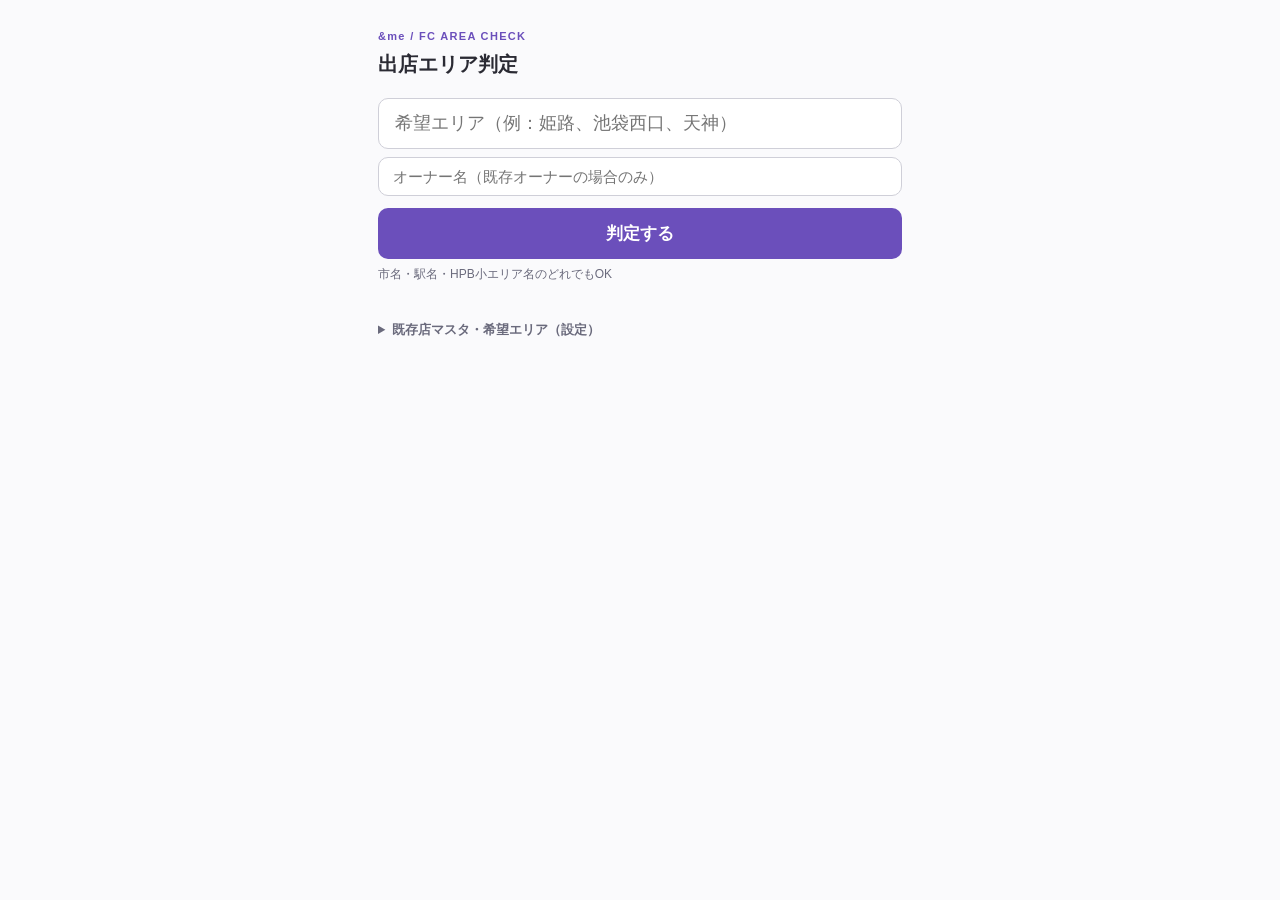
==== fc-area-check/index.html @ 7dea8219 "&me FC 出店エリア判定ツールをGitHub Pagesで公開 Co-Authored-By: Claude Fable 5.1 <noreply@anthropic.com> Claude-Se" ====
<!DOCTYPE html>
<html lang="ja">
<head>
<meta charset="utf-8">
<meta name="viewport" content="width=device-width, initial-scale=1">
<title>&me FC 出店エリア判定ツール</title>
<style>
  :root { --p:#6b4fbb; --pl:#ede8f7; --txt:#2a2a33; --sub:#6a6a7c; --line:#e4e4ea; }
  * { box-sizing:border-box; }
  body { margin:0; font-family:"Noto Sans JP","Hiragino Sans","Yu Gothic",sans-serif; color:var(--txt); background:#fafafc; font-size:16px; line-height:1.6; }
  main { max-width:560px; margin:0 auto; padding:28px 18px; }
  .k { color:var(--p); font-size:11px; font-weight:700; letter-spacing:.12em; }
  h1 { margin:2px 0 18px; font-size:20px; font-weight:900; }
  input { width:100%; border:1px solid #cfcfd8; border-radius:10px; padding:14px 16px; font-size:18px; font-family:inherit; background:#fff; }
  input.small { font-size:15px; padding:10px 14px; margin-top:8px; }
  .btn { border:none; background:var(--p); color:#fff; font-weight:700; font-size:17px; padding:14px; border-radius:10px; cursor:pointer; width:100%; margin-top:12px; }
  .hint { font-size:12px; color:var(--sub); margin-top:6px; }
  #result { display:none; margin-top:18px; }
  .verdict { border-radius:12px; padding:18px; }
  .verdict .big { font-size:28px; font-weight:900; line-height:1.3; }
  .verdict .why { font-size:15px; margin-top:6px; }
  .ok { background:#e3f3e6; color:#1f6a2e; }
  .c  { background:#fdf0d6; color:#8a5d0e; }
  .ng { background:#fbe3e3; color:#9e2f2f; }
  .ex { background:var(--pl); color:#4a2f98; }
  .rel { margin-top:12px; font-size:14px; background:#fff; border:1px solid var(--line); border-radius:10px; padding:12px 14px; }
  .rel b { display:block; font-size:12px; color:var(--sub); margin-bottom:4px; }
  .foot { font-size:12px; color:var(--sub); margin-top:14px; }
  details { margin-top:36px; font-size:13px; color:var(--sub); }
  summary { cursor:pointer; font-weight:700; }
  textarea { width:100%; border:1px solid #cfcfd8; border-radius:8px; padding:10px; font-size:13px; font-family:ui-monospace,Menlo,monospace; min-height:160px; margin-top:8px; }
  .sbtn { border:1px solid var(--p); background:#fff; color:var(--p); font-weight:700; font-size:13px; padding:7px 12px; border-radius:8px; cursor:pointer; margin:8px 6px 0 0; }
  .toast { position:fixed; bottom:18px; left:50%; transform:translateX(-50%); background:#2a2a33; color:#fff; padding:8px 16px; border-radius:999px; font-size:13px; opacity:0; transition:.2s; pointer-events:none; }
  .toast.show { opacity:1; }
</style>
</head>
<body>
<main>
  <div class="k">&amp;me / FC AREA CHECK</div>
  <h1>出店エリア判定</h1>

  <input id="q" placeholder="希望エリア（例：姫路、池袋西口、天神）" autocomplete="off">
  <input id="owner" class="small" placeholder="オーナー名（既存オーナーの場合のみ）" autocomplete="off">
  <button class="btn" onclick="judge()">判定する</button>
  <div class="hint">市名・駅名・HPB小エリア名のどれでもOK</div>

  <div id="result">
    <div id="verdict" class="verdict"></div>
    <div id="rel"></div>
    <div class="foot">※方針v3に基づく仮判定。最終判断は本部・既存オーナー・希望オーナーの相談で決めます。</div>
  </div>

  <details>
    <summary>既存店マスタ・希望エリア（設定）</summary>
    <div class="hint" style="margin-top:8px">既存店：店名, 法人, 都道府県, 市区町村, HPB中エリア, HPB小エリア, 駅, 都心(1/0), 状態</div>
    <textarea id="csv"></textarea>
    <div class="hint" style="margin-top:12px">各法人の希望エリア：法人, 希望順位, 都道府県, 駅・エリア</div>
    <textarea id="wish" style="min-height:120px"></textarea>
    <button class="sbtn" onclick="save()">保存</button>
    <button class="sbtn" onclick="reset()">初期データに戻す</button>
    <span class="hint" id="info"></span>
    <div class="hint" style="margin-top:8px">出典：&me_出店希望エリア（2026.10.31時点）。HPB中・小エリア列は未入力。入れると都心部の判定がより細かくなります。</div>
  </details>
</main>
<div class="toast" id="toast"></div>

<script>
const SAMPLE = `# 店名, 法人, 都道府県, 市区町村, HPB中エリア, HPB小エリア, 駅, 都心(1/0), 状態
池袋店, ミレボ, 東京都, 豊島区, , , 池袋, 1, 出店済
恵比寿店, ハリカ, 東京都, 渋谷区, , , 恵比寿, 1, 出店済
吉祥寺店, コシキ, 東京都, 武蔵野市, , , 吉祥寺, 0, 出店済
錦糸町店, ミレボ, 東京都, 墨田区, , , 錦糸町, 1, 出店確定
横浜店, ミレボ, 神奈川県, 横浜市西区, , , 横浜, 1, 出店済
所沢店, コシキ, 埼玉県, 所沢市, , , 所沢, 0, 出店済
高崎店, コシキ, 群馬県, 高崎市, , , 高崎, 0, 出店済
千葉店, コシキ, 千葉県, 千葉市中央区, , , 千葉, 0, 出店確定
名駅店, ミレボ, 愛知県, 名古屋市中村区, , , 名古屋, 1, 出店済
名古屋伏見店, パティーナ, 愛知県, 名古屋市中区, , , 伏見, 1, 出店済
一宮店, 伊藤, 愛知県, 一宮市, , , 一宮, 0, 出店確定
梅田店, ハリカ, 大阪府, 大阪市北区, , , 梅田, 1, 出店済
心斎橋店, リアー, 大阪府, 大阪市中央区, , , 心斎橋, 1, 出店済
天王寺店, 直営, 大阪府, 大阪市天王寺区, , , 天王寺, 1, 出店済
中百舌鳥店, リアー, 大阪府, 堺市北区, , , 中百舌鳥, 0, 出店済
西宮北口店, 金本, 兵庫県, 西宮市, , , 西宮北口, 0, 出店済
神戸元町店, コシキ, 兵庫県, 神戸市中央区, , , 元町, 1, 出店済
塚口店, 金本, 兵庫県, 尼崎市, , , 塚口, 0, 出店確定
姫路店, 直営, 兵庫県, 姫路市, , , 姫路, 0, 出店済
加古川店, 直営, 兵庫県, 加古川市, , , 加古川, 0, 出店済
和歌山店, リアー, 和歌山県, 和歌山市, , , 和歌山, 0, 出店済
岡山店, 直営, 岡山県, 岡山市北区, , , 岡山, 0, 出店済
米子店, 直営, 鳥取県, 米子市, , , 米子, 0, 出店済
高松店, 直営, 香川県, 高松市, , , 高松, 0, 出店確定
博多駅筑紫口店, 直営, 福岡県, 福岡市博多区, , , 博多, 1, 出店済
博多駅博多口店, ミレボ, 福岡県, 福岡市博多区, , , 博多, 1, 出店確定
福岡天神店, リアー, 福岡県, 福岡市中央区, , , 天神, 1, 出店済
小倉店, ミレボ, 福岡県, 北九州市小倉北区, , , 小倉, 0, 出店済
鹿児島中山店, パティーナ, 鹿児島県, 鹿児島市, , , 中山, 0, 出店済
鹿児島天文館店, パティーナ, 鹿児島県, 鹿児島市, , , 天文館, 0, 出店済
那覇店, コシキ, 沖縄県, 那覇市, , , 那覇, 0, 出店確定`;
const SAMPLE_WISH = `# 法人, 希望順位, 都道府県, 駅・エリア
ミレボ, 1, 東京都, 錦糸町
ミレボ, 2, 東京都, 新宿
ミレボ, 3, 熊本県, 上通り
ミレボ, 4, 長崎県, 浜ノ町
ミレボ, 10, 鹿児島県, 鹿児島中央
コシキ, 1, 神奈川県, 茅ヶ崎
コシキ, 2, 神奈川県, 横浜
コシキ, 3, 神奈川県, 日吉
コシキ, 4, 大阪府, 梅田
コシキ, 5, 大阪府, 心斎橋
コシキ, 6, 沖縄県, 那覇
コシキ, 7, 東京都, 池袋
リアー, 1, 京都府, 四条烏丸・京都河原町
リアー, 2, 北海道, 札幌・大通
リアー, 3, 奈良県, 大和西大寺`;

function ls(k,d){ try{ return localStorage.getItem(k) ?? d; }catch(e){ return d; } }
function lsSet(k,v){ try{ localStorage.setItem(k,v); }catch(e){} }
function toast(m){ const t=document.getElementById('toast'); t.textContent=m; t.classList.add('show'); setTimeout(()=>t.classList.remove('show'),1500); }
function n(s){ return (s||'').replace(/[\s　]/g,'').replace(/[Ａ-Ｚａ-ｚ０-９]/g,c=>String.fromCharCode(c.charCodeAt(0)-0xFEE0)).toLowerCase(); }
const ALIAS={'名駅':'名古屋','三ノ宮':'三宮','神戸三宮':'三宮','鹿児島天文館':'天文館','福岡天神':'天神','神戸元町':'元町','大阪梅田':'梅田'};
function core(s){ let x=n(s); for(const k in ALIAS) if(x.startsWith(n(k))) x=x.replace(n(k),n(ALIAS[k])); return x.replace(/駅$/,'').replace(/(東口|西口|南口|北口|周辺|エリア)/g,''); }
function cityCore(s){ return n(s).replace(/(市|区|町|村).*$/,''); }

function parse(t){ return t.split('\n').map(l=>l.trim()).filter(l=>l&&!l.startsWith('#')).map(l=>{ const c=l.split(/[,，]/).map(x=>x.trim());
  return {name:c[0]||'',owner:c[1]||'',pref:c[2]||'',city:c[3]||'',mid:c[4]||'',small:c[5]||'',st:c[6]||'',urban:c[7]==='1',status:c[8]||''}; }).filter(s=>s.name); }
function parseWish(t){ return t.split('\n').map(l=>l.trim()).filter(l=>l&&!l.startsWith('#')).map(l=>{ const c=l.split(/[,，]/).map(x=>x.trim());
  return {owner:c[0]||'',rank:c[1]||'',pref:c[2]||'',area:c[3]||''}; }).filter(w=>w.owner&&w.area); }
function load(){ document.getElementById('csv').value=ls('andme_stores3',SAMPLE); document.getElementById('wish').value=ls('andme_wish1',SAMPLE_WISH); info(); }
function save(){ lsSet('andme_stores3',document.getElementById('csv').value); lsSet('andme_wish1',document.getElementById('wish').value); info(); toast('保存しました'); }
function reset(){ document.getElementById('csv').value=SAMPLE; document.getElementById('wish').value=SAMPLE_WISH; save(); }
function info(){ document.getElementById('info').textContent=parse(document.getElementById('csv').value).length+' 店舗 / 希望 '+parseWish(document.getElementById('wish').value).length+' 件'; }

function judge(){
  const q=document.getElementById('q').value.trim(), owner=document.getElementById('owner').value.trim();
  if(!q){ toast('希望エリアを入れてください'); return; }
  const qc=core(q), qcity=cityCore(q), all=parse(document.getElementById('csv').value);
  const same=(a,b)=>a&&b&&a===b;
  let v,cls,why,rel=[];

  // 神戸 中央区例外
  if(/三宮|三ノ宮|元町|神戸市中央区/.test(q)){
    rel=all.filter(s=>n(s.city).includes('神戸市中央区'));
    if(!rel.length){ v='原則OK'; cls='ok'; why='三宮・元町に既存店がありません。'; }
    else if(rel.some(s=>same(n(s.owner),n(owner)))){ v='追加出店OK'; cls='ok'; why='三宮・元町は同一オーナーなら追加出店可。'; }
    else { v='同一オーナーのみ'; cls='ex'; why='三宮・元町は本部指定の例外。別オーナーの出店は認めていません。'; }
  } else {
    const hitSmall=all.filter(s=>same(n(s.small),n(q))||same(core(s.small),qc));
    const hitSt=all.filter(s=>!hitSmall.includes(s)&&(same(core(s.st),qc)||same(core(s.small),qc)));
    const hitMid=all.filter(s=>!hitSmall.includes(s)&&!hitSt.includes(s)&&(same(n(s.mid),n(q))||same(core(s.mid),qc)));
    const hitCity=all.filter(s=>{ const cc=cityCore(s.city); return same(cc,qcity)||(cc.length>=2&&n(q).startsWith(cc)); });
    const urbanHit=[...hitSmall,...hitSt,...hitMid].some(s=>s.urban)||hitCity.some(s=>s.urban);

    if(!urbanHit){ // 地方店は駅名・エリア名ヒットも「同じ市」として扱う
      for(const s of [...hitSmall,...hitSt,...hitMid]) if(!hitCity.includes(s)) hitCity.push(s);
    }
    if(urbanHit){ // 都心ロジック
      if(hitSmall.length){ v='既存オーナー＆本部相談'; cls='c'; rel=hitSmall; why='同じHPB小エリアに既存店があります。既存店が十分に回っていれば出店可。'; }
      else if(hitSt.length){ v='既存オーナー＆本部相談'; cls='c'; rel=hitSt; why='小エリアは別ですが同じ駅名の既存店があります。中エリア検索で同じ結果に並ぶため、既存オーナーと本部で相談してから決めます。'; }
      else if(hitMid.length){ v='原則OK'; cls='ok'; rel=hitMid; why='同じ中エリアに既存店はありますが、小エリア・駅が異なります。'; }
      else { v='原則OK'; cls='ok'; rel=hitCity; why='都心部です。同じ中・小エリアに既存店はありません。'; }
    } else { // 地方ロジック
      rel=hitCity;
      if(!hitCity.length){ v='原則OK'; cls='ok'; why='この市に既存店がありません。'; }
      else if(hitCity.some(s=>same(n(s.owner),n(owner)))){ v='追加出店OK'; cls='ok'; why='同一オーナーの市内追加出店は可（本部承認）。'; }
      else { v='原則NG'; cls='ng'; why='地方は1市1オーナー。同じ市に別オーナーの既存店があります。既存オーナーが了承すれば相談可。'; }
    }
  }
  const vd=document.getElementById('verdict'); vd.className='verdict '+cls;
  vd.innerHTML=`<div class="big">${v}</div><div class="why">${why}</div>`;
  document.getElementById('rel').innerHTML = rel.length ? `<div class="rel"><b>相談相手になる既存店</b>${rel.map(s=>`${s.name}（${s.owner}${s.status&&s.status!=='出店済'?'・'+s.status:''}）`).join('<br>')}</div>` : '';
  // 他法人の希望とバッティング
  const wishes=parseWish(document.getElementById('wish').value).filter(w=>w.owner!==owner&&(same(core(w.area),qc)||w.area.includes(q)||q.includes(w.area)));
  if(wishes.length){ document.getElementById('rel').innerHTML+=`<div class="rel"><b>このエリアを希望している他法人</b>${wishes.map(w=>`${w.owner}（第${w.rank}希望）`).join('<br>')}</div>`; }
  document.getElementById('result').style.display='block';
}
document.getElementById('q').addEventListener('keydown',e=>{ if(e.key==='Enter') judge(); });
load();
</script>
</body>
</html>
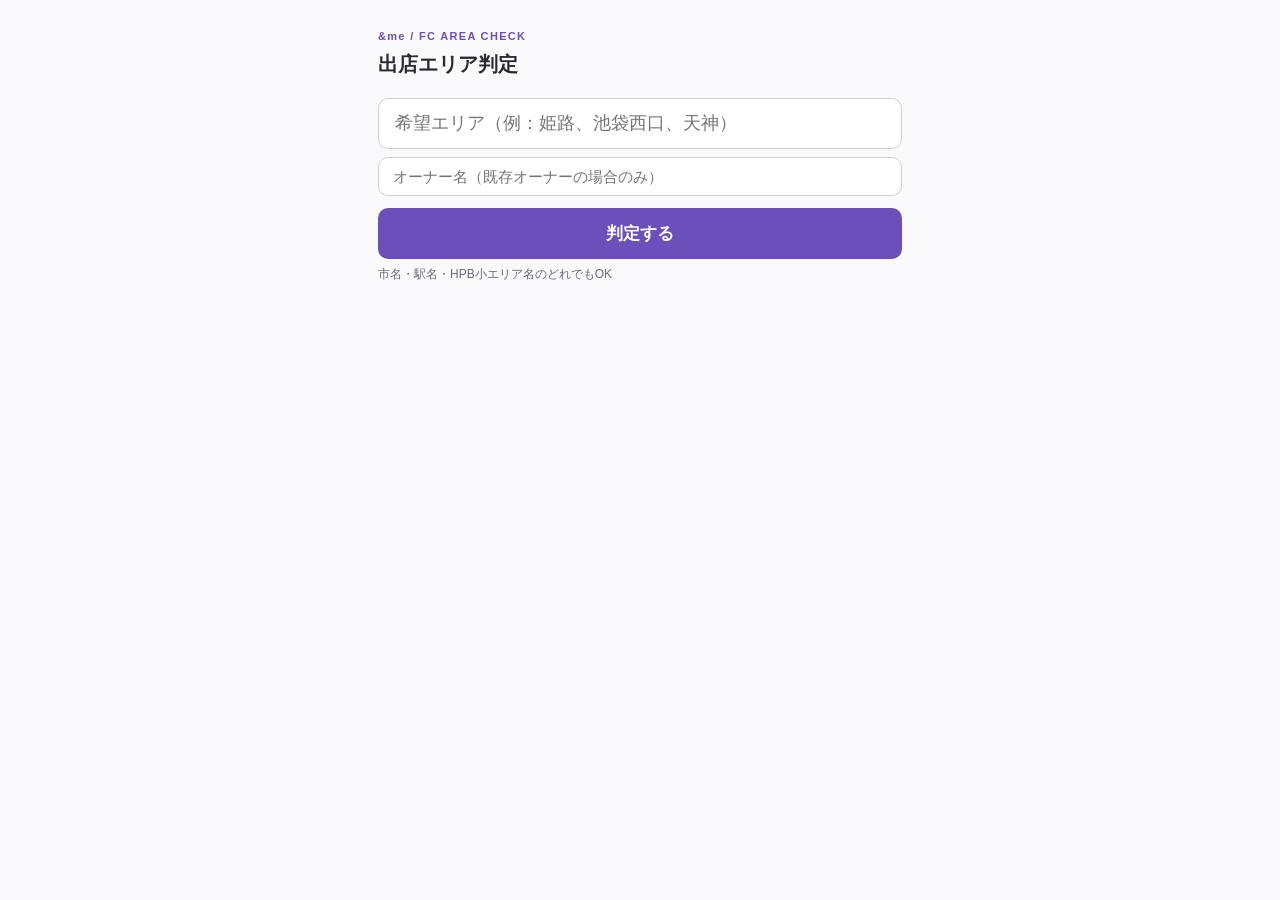
==== commit 8fa7065a: "設定欄を #admin 付きURLのときだけ表示 Co-Authored-By: Claude Fable 5.1 <noreply@anthropic.com> Claude-Session: ht" ====
--- a/fc-area-check/index.html
+++ b/fc-area-check/index.html
@@ -50,7 +50,7 @@
     <div class="foot">※方針v3に基づく仮判定。最終判断は本部・既存オーナー・希望オーナーの相談で決めます。</div>
   </div>
 
-  <details>
+  <details id="admin" style="display:none">
     <summary>既存店マスタ・希望エリア（設定）</summary>
     <div class="hint" style="margin-top:8px">既存店：店名, 法人, 都道府県, 市区町村, HPB中エリア, HPB小エリア, 駅, 都心(1/0), 状態</div>
     <textarea id="csv"></textarea>
@@ -59,28 +59,32 @@
     <button class="sbtn" onclick="save()">保存</button>
     <button class="sbtn" onclick="reset()">初期データに戻す</button>
     <span class="hint" id="info"></span>
-    <div class="hint" style="margin-top:8px">出典：&me_出店希望エリア（2026.10.31時点）。HPB中・小エリア列は未入力。入れると都心部の判定がより細かくなります。</div>
+    <div class="hint" style="margin-top:8px">出典：&me_出店希望エリア（2026.11.3時点）。HPB中・小エリア列は未入力。入れると都心部の判定がより細かくなります。</div>
   </details>
 </main>
 <div class="toast" id="toast"></div>
 
 <script>
 const SAMPLE = `# 店名, 法人, 都道府県, 市区町村, HPB中エリア, HPB小エリア, 駅, 都心(1/0), 状態
-池袋店, ミレボ, 東京都, 豊島区, , , 池袋, 1, 出店済
-恵比寿店, ハリカ, 東京都, 渋谷区, , , 恵比寿, 1, 出店済
+池袋店, ミレボ, 東京都, 豊島区, 池袋・目白, , 池袋, 1, 出店済
+恵比寿店, ハリカ, 東京都, 渋谷区, 恵比寿・代官山・中目黒・広尾・麻布・六本木, , 恵比寿, 1, 出店済
 吉祥寺店, コシキ, 東京都, 武蔵野市, , , 吉祥寺, 0, 出店済
 錦糸町店, ミレボ, 東京都, 墨田区, , , 錦糸町, 1, 出店確定
 横浜店, ミレボ, 神奈川県, 横浜市西区, , , 横浜, 1, 出店済
+茅ヶ崎店, コシキFC, 神奈川県, 茅ヶ崎市, , , 茅ヶ崎, 0, 出店確定
 所沢店, コシキ, 埼玉県, 所沢市, , , 所沢, 0, 出店済
 高崎店, コシキ, 群馬県, 高崎市, , , 高崎, 0, 出店済
 千葉店, コシキ, 千葉県, 千葉市中央区, , , 千葉, 0, 出店確定
 名駅店, ミレボ, 愛知県, 名古屋市中村区, , , 名古屋, 1, 出店済
 名古屋伏見店, パティーナ, 愛知県, 名古屋市中区, , , 伏見, 1, 出店済
-一宮店, 伊藤, 愛知県, 一宮市, , , 一宮, 0, 出店確定
-梅田店, ハリカ, 大阪府, 大阪市北区, , , 梅田, 1, 出店済
-心斎橋店, リアー, 大阪府, 大阪市中央区, , , 心斎橋, 1, 出店済
-天王寺店, 直営, 大阪府, 大阪市天王寺区, , , 天王寺, 1, 出店済
+一宮店, 伊藤, 愛知県, 一宮市, , , 一宮, 0, 出店済
+大阪梅田店, ハリカ, 大阪府, 大阪市北区, 梅田・京橋・福島・本町, 梅田・西梅田, 梅田, 1, 出店済
+梅田堂山店, コシキFC, 大阪府, 大阪市北区, 梅田・京橋・福島・本町, 芝田・茶屋町・中崎町, 梅田, 1, 出店確定
+心斎橋店, リアー, 大阪府, 大阪市中央区, 心斎橋・難波・天王寺, , 心斎橋, 1, 出店済
+天王寺店, 直営, 大阪府, 大阪市天王寺区, 心斎橋・難波・天王寺, , 天王寺, 1, 出店済
 中百舌鳥店, リアー, 大阪府, 堺市北区, , , 中百舌鳥, 0, 出店済
+高槻店, エン, 大阪府, 高槻市, 茨木・高槻, , 高槻, 0, 出店済
+豊中店, エン, 大阪府, 豊中市, , , 豊中, 0, 出店確定
 西宮北口店, 金本, 兵庫県, 西宮市, , , 西宮北口, 0, 出店済
 神戸元町店, コシキ, 兵庫県, 神戸市中央区, , , 元町, 1, 出店済
 塚口店, 金本, 兵庫県, 尼崎市, , , 塚口, 0, 出店確定
@@ -90,9 +94,10 @@
 岡山店, 直営, 岡山県, 岡山市北区, , , 岡山, 0, 出店済
 米子店, 直営, 鳥取県, 米子市, , , 米子, 0, 出店済
 高松店, 直営, 香川県, 高松市, , , 高松, 0, 出店確定
-博多駅筑紫口店, 直営, 福岡県, 福岡市博多区, , , 博多, 1, 出店済
-博多駅博多口店, ミレボ, 福岡県, 福岡市博多区, , , 博多, 1, 出店確定
-福岡天神店, リアー, 福岡県, 福岡市中央区, , , 天神, 1, 出店済
+高知店, コシキFC, 高知県, 高知市, , , 高知, 0, 出店確定
+博多駅筑紫口店, 直営, 福岡県, 福岡市博多区, 福岡, 博多駅周辺, 博多, 1, 出店済
+博多駅博多口店, ミレボ, 福岡県, 福岡市博多区, 福岡, 博多駅周辺, 博多, 1, 出店確定
+福岡天神店, リアー, 福岡県, 福岡市中央区, 福岡, 天神・大名, 天神, 1, 出店済
 小倉店, ミレボ, 福岡県, 北九州市小倉北区, , , 小倉, 0, 出店済
 鹿児島中山店, パティーナ, 鹿児島県, 鹿児島市, , , 中山, 0, 出店済
 鹿児島天文館店, パティーナ, 鹿児島県, 鹿児島市, , , 天文館, 0, 出店済
@@ -120,6 +125,10 @@
 function n(s){ return (s||'').replace(/[\s　]/g,'').replace(/[Ａ-Ｚａ-ｚ０-９]/g,c=>String.fromCharCode(c.charCodeAt(0)-0xFEE0)).toLowerCase(); }
 const ALIAS={'名駅':'名古屋','三ノ宮':'三宮','神戸三宮':'三宮','鹿児島天文館':'天文館','福岡天神':'天神','神戸元町':'元町','大阪梅田':'梅田'};
 function core(s){ let x=n(s); for(const k in ALIAS) if(x.startsWith(n(k))) x=x.replace(n(k),n(ALIAS[k])); return x.replace(/駅$/,'').replace(/(東口|西口|南口|北口|周辺|エリア)/g,''); }
+
+// 小エリア名 → 最寄り駅（同じ駅圏の判定に使う）。小エリア名そのもの、または「・」区切りの一部で一致
+const SMALL_STATION={'梅田・西梅田':'梅田','芝田・茶屋町・中崎町':'梅田','東口・サンシャイン方面':'池袋','西口・北口・目白':'池袋','東口・新宿御苑':'新宿','南口・代々木':'新宿','高田馬場・新大久保':'高田馬場','博多駅周辺':'博多','天神・大名':'天神','今泉・警固・薬院':'薬院','中洲・住吉・春吉':'中洲川端','北浜・肥後橋・本町':'本町','京橋・都島':'京橋','福島・野田':'福島'};
+function stOf(x){ const q=n(x); if(!q) return ''; for(const k in SMALL_STATION){ if(n(k)===q || k.split('・').some(t=>n(t)===q)) return n(SMALL_STATION[k]); } return ''; }
 function cityCore(s){ return n(s).replace(/(市|区|町|村).*$/,''); }
 
 function parse(t){ return t.split('\n').map(l=>l.trim()).filter(l=>l&&!l.startsWith('#')).map(l=>{ const c=l.split(/[,，]/).map(x=>x.trim());
@@ -146,7 +155,7 @@
     else { v='同一オーナーのみ'; cls='ex'; why='三宮・元町は本部指定の例外。別オーナーの出店は認めていません。'; }
   } else {
     const hitSmall=all.filter(s=>same(n(s.small),n(q))||same(core(s.small),qc));
-    const hitSt=all.filter(s=>!hitSmall.includes(s)&&(same(core(s.st),qc)||same(core(s.small),qc)));
+    const qst=stOf(q)||qc; const hitSt=all.filter(s=>!hitSmall.includes(s)&&(same(core(s.st),qc)||same(core(s.small),qc)||same(core(s.st),qst)||same(stOf(s.small),qst)));
     const hitMid=all.filter(s=>!hitSmall.includes(s)&&!hitSt.includes(s)&&(same(n(s.mid),n(q))||same(core(s.mid),qc)));
     const hitCity=all.filter(s=>{ const cc=cityCore(s.city); return same(cc,qcity)||(cc.length>=2&&n(q).startsWith(cc)); });
     const urbanHit=[...hitSmall,...hitSt,...hitMid].some(s=>s.urban)||hitCity.some(s=>s.urban);
@@ -175,6 +184,9 @@
   document.getElementById('result').style.display='block';
 }
 document.getElementById('q').addEventListener('keydown',e=>{ if(e.key==='Enter') judge(); });
+function adminToggle(){ try{ document.getElementById('admin').style.display = (location.hash==='#admin') ? 'block' : 'none'; }catch(e){} }
+window.addEventListener('hashchange', adminToggle);
+adminToggle();
 load();
 </script>
 </body>
